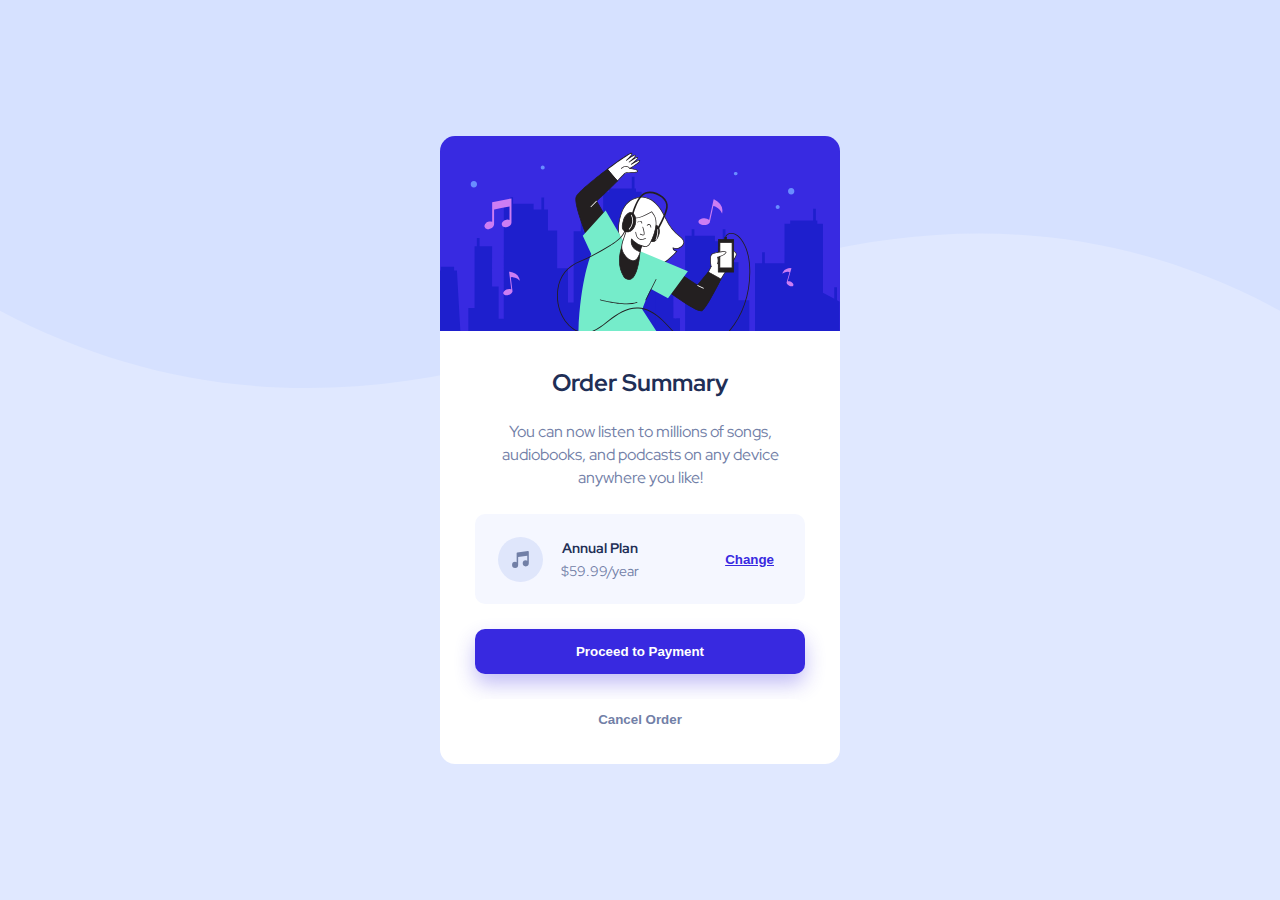
==== index.html @ 449d2339 "Add files via upload" ====
<!DOCTYPE html>
<html lang="en">
<head>
  <meta charset="UTF-8">
  <meta name="viewport" content="width=device-width, initial-scale=1.0"> <!-- displays site properly based on user's device -->

  <link rel="icon" type="image/png" sizes="32x32" href="./images/favicon-32x32.png">
  <link rel="stylesheet" href="assets/styles/main.css">
  <title> Order summary card</title>
</head>
<body>
  <main>
    <div class="container"> 
      <div class="background">
        <img src="assets/images/pattern-background-desktop.svg" alt="">
      </div>
      <div class="order-card"> 
        <img src="assets/images/illustration-hero.svg" alt="Person dancing happily while listening to music." class="hero-img">
        <div class="main-card">
          <h1> Order Summary </h1>
          <p class="description"> You can now listen to millions of songs, audiobooks, and podcasts on any device anywhere you like!</p>
          <button type="button" class="plan-btn"> 
            <div class="plan-btn-main"> 
              <img src="assets/images/icon-music.svg" alt="" class="music-img">
              <div class="plan-btn-text"> 
                <p id="annual-text"> Annual Plan</p>
                <p> $59.99/year</p>
              </div>
            </div>
            <a href="#" class="change-text">Change</a> 
          </button>
          <button type="button" class="payment-btn"> Proceed to Payment </button> 
          <button type="button" class="cancel-btn"> Cancel Order</button> 
        </div>
      </div>
    </div>
  </main>

</body>
</html>
---- assets/styles/main.css ----
@import url('https://fonts.googleapis.com/css2?family=Red+Hat+Display:wght@500;700;900&display=swap');

/* http://meyerweb.com/eric/tools/css/reset/ 
   v2.0 | 20110126
   License: none (public domain)
*/

html, body, div, span, applet, object, iframe,
h1, h2, h3, h4, h5, h6, p, blockquote, pre,
a, abbr, acronym, address, big, cite, code,
del, dfn, em, img, ins, kbd, q, s, samp,
small, strike, strong, sub, sup, tt, var,
b, u, i, center,
dl, dt, dd, ol, ul, li,
fieldset, form, label, legend,
table, caption, tbody, tfoot, thead, tr, th, td,
article, aside, canvas, details, embed, 
figure, figcaption, footer, header, hgroup, 
menu, nav, output, ruby, section, summary,
time, mark, audio, video {
	margin: 0;
	padding: 0;
	border: 0;
	font-size: 100%;
	font: inherit;
	vertical-align: baseline;
}
/* HTML5 display-role reset for older browsers */
article, aside, details, figcaption, figure, 
footer, header, hgroup, menu, nav, section {
	display: block;
}
body {
	line-height: 1;
}
ol, ul {
	list-style: none;
}
blockquote, q {
	quotes: none;
}
blockquote:before, blockquote:after,
q:before, q:after {
	content: '';
	content: none;
}
table {
	border-collapse: collapse;
	border-spacing: 0;
}

/* || General styles */

body {
	background-color: hsl(225, 100%, 94%)
}

h1 {
	font-family: 'Red Hat Display', sans-serif;
	font-weight: bold;
	font-size: 24px;
	padding-top: 40px;
	text-align: center;
	color: hsl(223, 47%, 23%);
}

p {
	font-family: 'Red Hat Display', sans-serif;
	font-size: 16px;
	text-align: center;
	color: hsl(224, 23%, 55%);
}

img {
	width: 100%;
}

/* || Content */

.container {
	display: grid;
	height: 100vh;
}

.background {
	grid-row: 1 / -1;
	grid-column: 1 / -1;
	z-index: 1;
}

.order-card {
	grid-row: 1 / -1;
	grid-column: 1 / -1;
	z-index: 2;
	justify-self: center;
	align-self: center;
	width: 400px;
	display: grid;
	grid-template-columns: 1fr;
}

img.hero-img {
	border-radius: 15px 15px 0px 0px;
}

.main-card {
	display: grid;
	grid-template-columns: 1fr;
	gap: 25px;
	background: white;
	border-radius: 0px 0px 15px 15px;
	justify-items: center;
	align-items: center;
}

.description {
	margin: 0px 30px 0px 30px;
	line-height: 23px; 
}

.plan-btn {
	display: grid;
	grid-template-columns: repeat(2, 1fr);
	align-items: center;
	height: 90px;
	width: 330px;
	border-radius: 10px 10px 10px 10px;
	background: hsl(225, 100%, 98%);
	border-style: none;
}

.plan-btn-main {
	display: grid;
	grid-template-columns: repeat(2, 1fr);
	justify-items: center;
}

.music-img {
	width: 45px;
}

.plan-btn-text {
	display: grid;
	align-items: center;
}

.plan-btn-text p {
	font-size: 14px;
}

#annual-text {
	color: hsl(223, 47%, 23%);
	font-weight: bold;
}

.change-text {
	justify-self: right;
	padding-right: 25px;
	font-weight: bold;
	color: hsl(245, 75%, 52%);
}

.payment-btn {
	height: 45px;
	width: 330px;
	border-radius: 10px 10px 10px 10px;
	background: hsl(245, 75%, 52%);
	color: white;
	font-weight: bold;
	border-style: none;
	box-shadow: 0px 10px 20px hsl(245, 75%, 52%, 0.3);
}

.cancel-btn {
	height: 40px;
	width: 330px;
	border-radius: 10px 10px 10px 10px;
	background: white;
	color: hsl(224, 23%, 55%);
	font-weight: bold;
	border-style: none;
	margin-bottom: 25px;
}
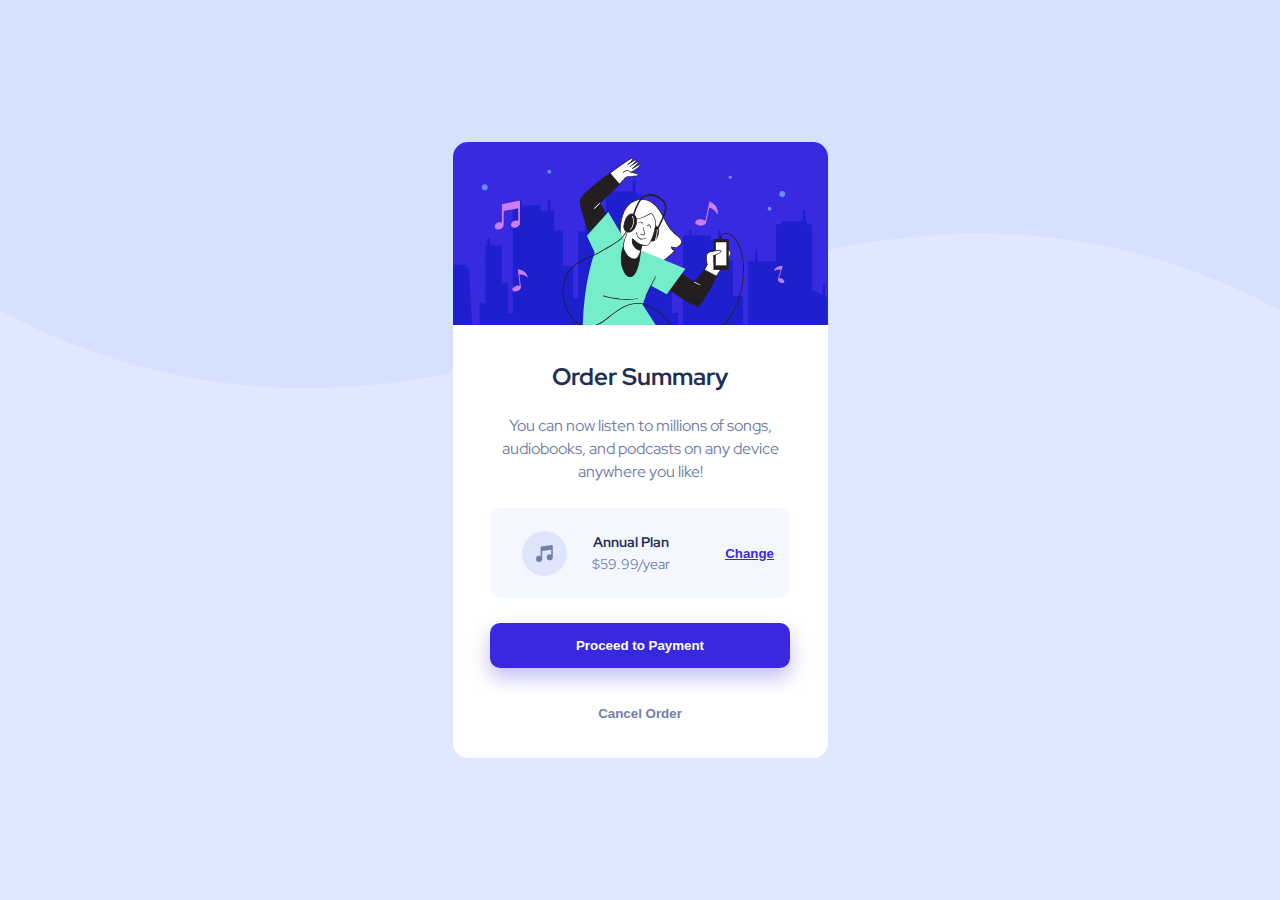
==== commit 0f4a9ca5: "Add files via upload" ====
--- a/index.html
+++ b/index.html
@@ -12,7 +12,8 @@
   <main>
     <div class="container"> 
       <div class="background">
-        <img src="assets/images/pattern-background-desktop.svg" alt="">
+        <img src="assets/images/pattern-background-desktop.svg" alt="" class="desktop-background">
+        <img src="assets/images/pattern-background-mobile.svg" alt="" class="mobile-background">
       </div>
       <div class="order-card"> 
         <img src="assets/images/illustration-hero.svg" alt="Person dancing happily while listening to music." class="hero-img">
--- a/assets/styles/main.css
+++ b/assets/styles/main.css
@@ -88,13 +88,17 @@
 	z-index: 1;
 }
 
+.mobile-background {
+	display: none;
+}
+
 .order-card {
 	grid-row: 1 / -1;
 	grid-column: 1 / -1;
 	z-index: 2;
 	justify-self: center;
 	align-self: center;
-	width: 400px;
+	width: 375px;
 	display: grid;
 	grid-template-columns: 1fr;
 }
@@ -120,10 +124,12 @@
 
 .plan-btn {
 	display: grid;
-	grid-template-columns: repeat(2, 1fr);
+	/* grid-template-columns: repeat(2, 1fr); */
+	grid-template-columns: repeat(3, 1fr);
 	align-items: center;
 	height: 90px;
-	width: 330px;
+	/* width: 330px; */
+	width: 80%;
 	border-radius: 10px 10px 10px 10px;
 	background: hsl(225, 100%, 98%);
 	border-style: none;
@@ -132,11 +138,14 @@
 .plan-btn-main {
 	display: grid;
 	grid-template-columns: repeat(2, 1fr);
-	justify-items: center;
+	/* justify-items: center; */
+	grid-column: span 2 / 3;
+    justify-items: left;
 }
 
 .music-img {
 	width: 45px;
+	justify-self: center;
 }
 
 .plan-btn-text {
@@ -154,21 +163,34 @@
 }
 
 .change-text {
+	grid-column: span 1 \ -1;
+    padding-right: 10px;
 	justify-self: right;
-	padding-right: 25px;
+	/* padding-right: 25px; */
 	font-weight: bold;
 	color: hsl(245, 75%, 52%);
+}
+
+.change-text:active {
+	text-decoration: none;
+	color: hsl(245, 75%, 52%, 0.7);
 }
 
 .payment-btn {
 	height: 45px;
-	width: 330px;
+	/* width: 330px; */
+	width: 80%;
 	border-radius: 10px 10px 10px 10px;
 	background: hsl(245, 75%, 52%);
-	color: white;
 	font-weight: bold;
 	border-style: none;
 	box-shadow: 0px 10px 20px hsl(245, 75%, 52%, 0.3);
+	color: white;
+	cursor: pointer;
+}
+
+.payment-btn:focus {
+	background: hsl(245, 75%, 52%, 0.8);
 }
 
 .cancel-btn {
@@ -180,4 +202,34 @@
 	font-weight: bold;
 	border-style: none;
 	margin-bottom: 25px;
+	cursor: pointer;
+}
+
+.cancel-btn:focus {
+	color: hsl(223, 47%, 23%);
+}
+
+@media all and (max-width: 450px) {
+	.order-card {
+		width: 300px;
+		justify-content: center;
+		align-content: center;
+	}
+
+	.payment-btn {
+		font-size: 15px;
+		height: 50px;
+	}
+
+	.cancel-btn {
+		font-size: 15px;
+	}
+
+	.desktop-background {
+		display: none;
+	}
+
+	.mobile-background {
+		display: block;
+	}
 }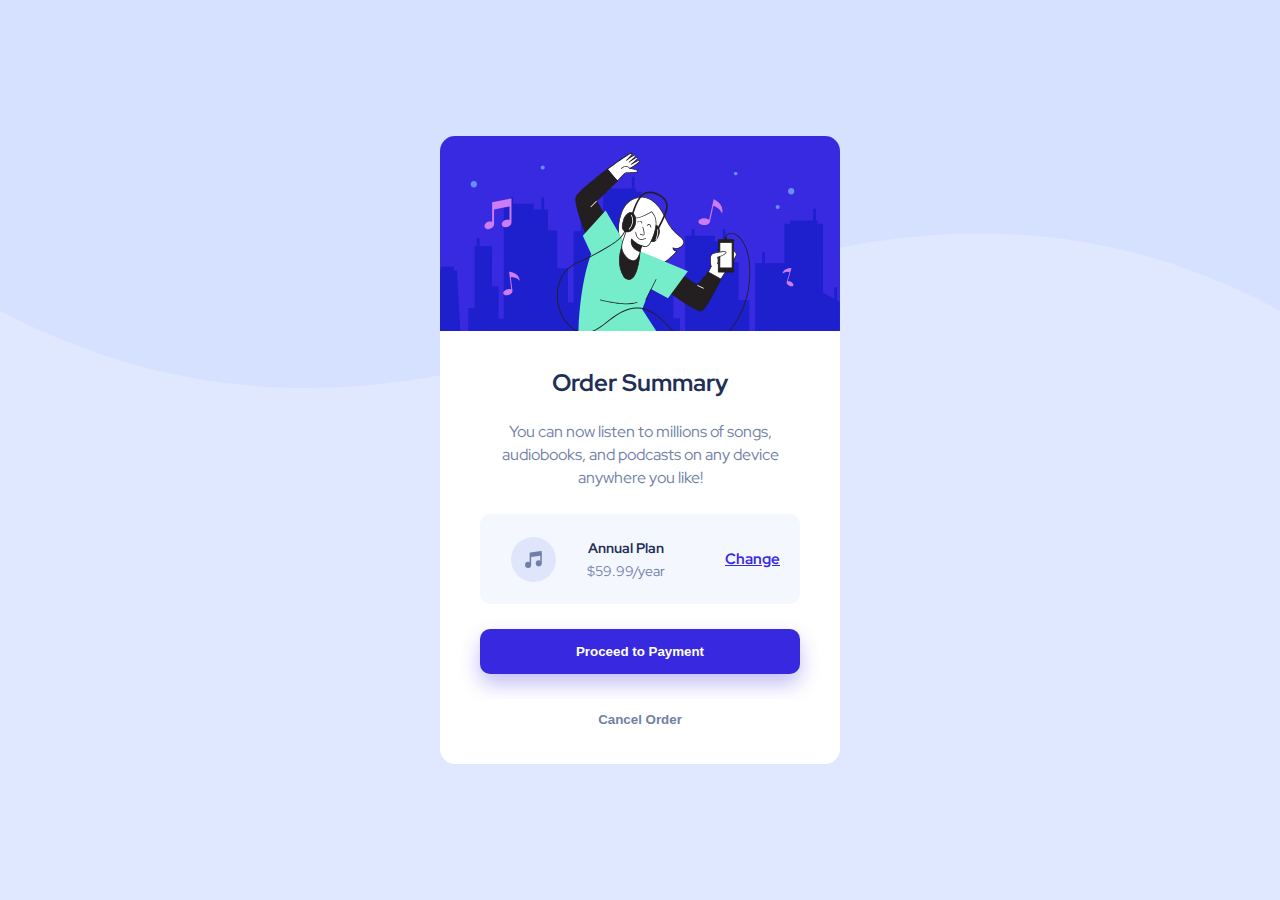
==== commit 40d33ef9: "Add files via upload" ====
--- a/index.html
+++ b/index.html
@@ -20,7 +20,7 @@
         <div class="main-card">
           <h1> Order Summary </h1>
           <p class="description"> You can now listen to millions of songs, audiobooks, and podcasts on any device anywhere you like!</p>
-          <button type="button" class="plan-btn"> 
+          <div class="plan-btn"> 
             <div class="plan-btn-main"> 
               <img src="assets/images/icon-music.svg" alt="" class="music-img">
               <div class="plan-btn-text"> 
@@ -29,7 +29,7 @@
               </div>
             </div>
             <a href="#" class="change-text">Change</a> 
-          </button>
+          </div>
           <button type="button" class="payment-btn"> Proceed to Payment </button> 
           <button type="button" class="cancel-btn"> Cancel Order</button> 
         </div>
--- a/assets/styles/main.css
+++ b/assets/styles/main.css
@@ -1,4 +1,6 @@
 @import url('https://fonts.googleapis.com/css2?family=Red+Hat+Display:wght@500;700;900&display=swap');
+
+/* || CSS Resets */
 
 /* http://meyerweb.com/eric/tools/css/reset/ 
    v2.0 | 20110126
@@ -71,6 +73,11 @@
 	color: hsl(224, 23%, 55%);
 }
 
+a {
+	font-family: 'Red Hat Display', sans-serif;
+	font-size: 15px;
+}
+
 img {
 	width: 100%;
 }
@@ -98,7 +105,7 @@
 	z-index: 2;
 	justify-self: center;
 	align-self: center;
-	width: 375px;
+	width: 400px;
 	display: grid;
 	grid-template-columns: 1fr;
 }
@@ -124,11 +131,9 @@
 
 .plan-btn {
 	display: grid;
-	/* grid-template-columns: repeat(2, 1fr); */
 	grid-template-columns: repeat(3, 1fr);
 	align-items: center;
 	height: 90px;
-	/* width: 330px; */
 	width: 80%;
 	border-radius: 10px 10px 10px 10px;
 	background: hsl(225, 100%, 98%);
@@ -138,7 +143,6 @@
 .plan-btn-main {
 	display: grid;
 	grid-template-columns: repeat(2, 1fr);
-	/* justify-items: center; */
 	grid-column: span 2 / 3;
     justify-items: left;
 }
@@ -164,9 +168,8 @@
 
 .change-text {
 	grid-column: span 1 \ -1;
-    padding-right: 10px;
+    padding-right: 20px;
 	justify-self: right;
-	/* padding-right: 25px; */
 	font-weight: bold;
 	color: hsl(245, 75%, 52%);
 }
@@ -178,7 +181,6 @@
 
 .payment-btn {
 	height: 45px;
-	/* width: 330px; */
 	width: 80%;
 	border-radius: 10px 10px 10px 10px;
 	background: hsl(245, 75%, 52%);
@@ -189,13 +191,13 @@
 	cursor: pointer;
 }
 
-.payment-btn:focus {
+.payment-btn:focus, .payment-btn:active {
 	background: hsl(245, 75%, 52%, 0.8);
 }
 
 .cancel-btn {
 	height: 40px;
-	width: 330px;
+	width: 80%;
 	border-radius: 10px 10px 10px 10px;
 	background: white;
 	color: hsl(224, 23%, 55%);
@@ -205,13 +207,13 @@
 	cursor: pointer;
 }
 
-.cancel-btn:focus {
+.cancel-btn:focus, .cancel-btn:active {
 	color: hsl(223, 47%, 23%);
 }
 
 @media all and (max-width: 450px) {
 	.order-card {
-		width: 300px;
+		width: 320px;
 		justify-content: center;
 		align-content: center;
 	}
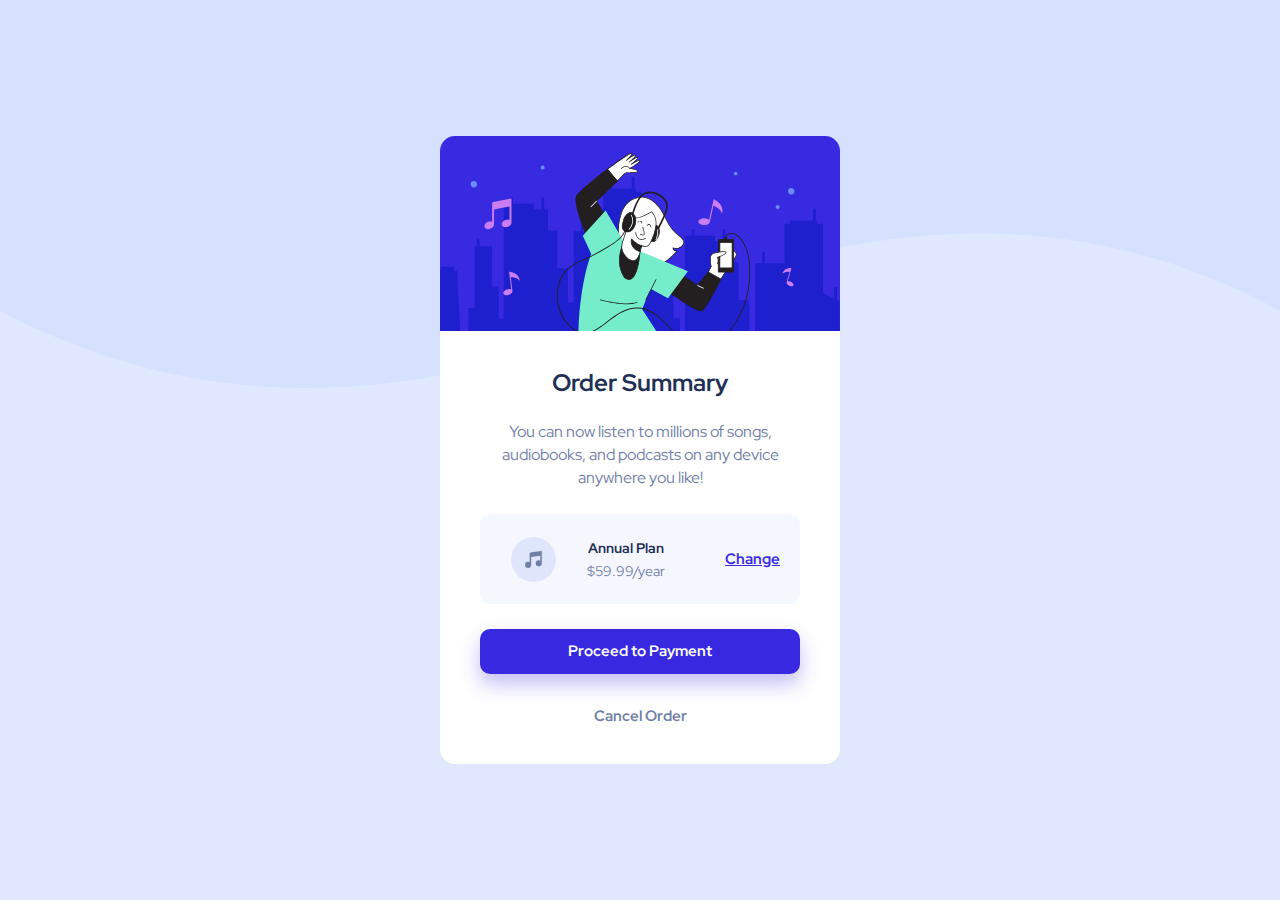
==== commit 63af07e1: "Add files via upload" ====
--- a/index.html
+++ b/index.html
@@ -30,8 +30,10 @@
             </div>
             <a href="#" class="change-text">Change</a> 
           </div>
-          <button type="button" class="payment-btn"> Proceed to Payment </button> 
-          <button type="button" class="cancel-btn"> Cancel Order</button> 
+          <div class="payment-btn">
+            <a href="#"> Proceed to Payment</a> 
+          </div>
+          <a href="#" class="cancel-btn"> Cancel Order</a>  
         </div>
       </div>
     </div>
--- a/assets/styles/main.css
+++ b/assets/styles/main.css
@@ -187,8 +187,15 @@
 	font-weight: bold;
 	border-style: none;
 	box-shadow: 0px 10px 20px hsl(245, 75%, 52%, 0.3);
+	cursor: pointer;
+	text-align: center;
+	display: grid;
+}
+
+.payment-btn a {
 	color: white;
-	cursor: pointer;
+	text-decoration: none;
+	align-self: center;
 }
 
 .payment-btn:focus, .payment-btn:active {
@@ -196,15 +203,14 @@
 }
 
 .cancel-btn {
-	height: 40px;
-	width: 80%;
-	border-radius: 10px 10px 10px 10px;
-	background: white;
+	padding: 10px 0px 15px 0px;
 	color: hsl(224, 23%, 55%);
 	font-weight: bold;
 	border-style: none;
 	margin-bottom: 25px;
 	cursor: pointer;
+	text-align: center;
+	text-decoration: none;
 }
 
 .cancel-btn:focus, .cancel-btn:active {
@@ -219,13 +225,16 @@
 	}
 
 	.payment-btn {
+		height: 50px;
+	}
+
+	.payment-btn a {
 		font-size: 15px;
-		height: 50px;
-	}
-
-	.cancel-btn {
+	}
+
+	/* .cancel-btn {
 		font-size: 15px;
-	}
+	} */
 
 	.desktop-background {
 		display: none;
